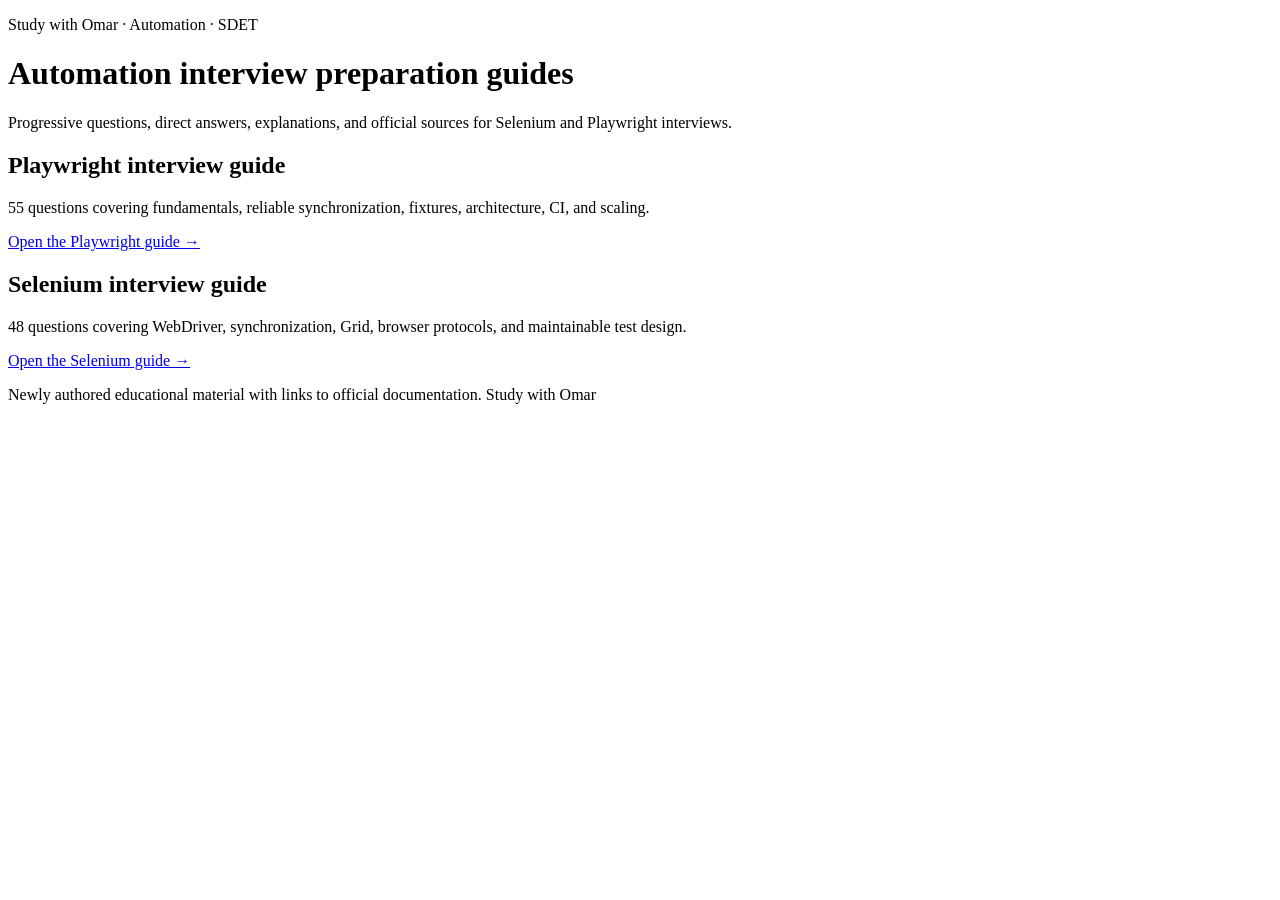
==== index.html @ c806ac09 "Publish interview guide landing page" ====
<!doctype html>
<html lang="en">
<head>
  <meta charset="utf-8" />
  <meta name="viewport" content="width=device-width, initial-scale=1" />
  <meta name="description" content="Selenium and Playwright interview preparation guides for Automation and SDET engineers." />
  <title>Study with Omar · Automation Interview Guides</title>
  <link rel="icon" href="data:," />
  <link rel="stylesheet" href="assets/course.css" />
  <link rel="stylesheet" href="assets/interview.css" />
</head>
<body>
<main class="page">
  <p class="eyebrow">Study with Omar · Automation · SDET</p>
  <h1>Automation interview preparation guides</h1>
  <p class="lede">
    Progressive questions, direct answers, explanations, and official sources
    for Selenium and Playwright interviews.
  </p>

  <article class="qa">
    <h2>Playwright interview guide</h2>
    <p>55 questions covering fundamentals, reliable synchronization, fixtures, architecture, CI, and scaling.</p>
    <p><a href="playwright-interview-guide.html">Open the Playwright guide →</a></p>
  </article>

  <article class="qa">
    <h2>Selenium interview guide</h2>
    <p>48 questions covering WebDriver, synchronization, Grid, browser protocols, and maintainable test design.</p>
    <p><a href="selenium-interview-guide.html">Open the Selenium guide →</a></p>
  </article>

  <nav class="lesson-nav">
    <span>Newly authored educational material with links to official documentation.</span>
    <span class="fine">Study with Omar</span>
  </nav>
</main>
</body>
</html>
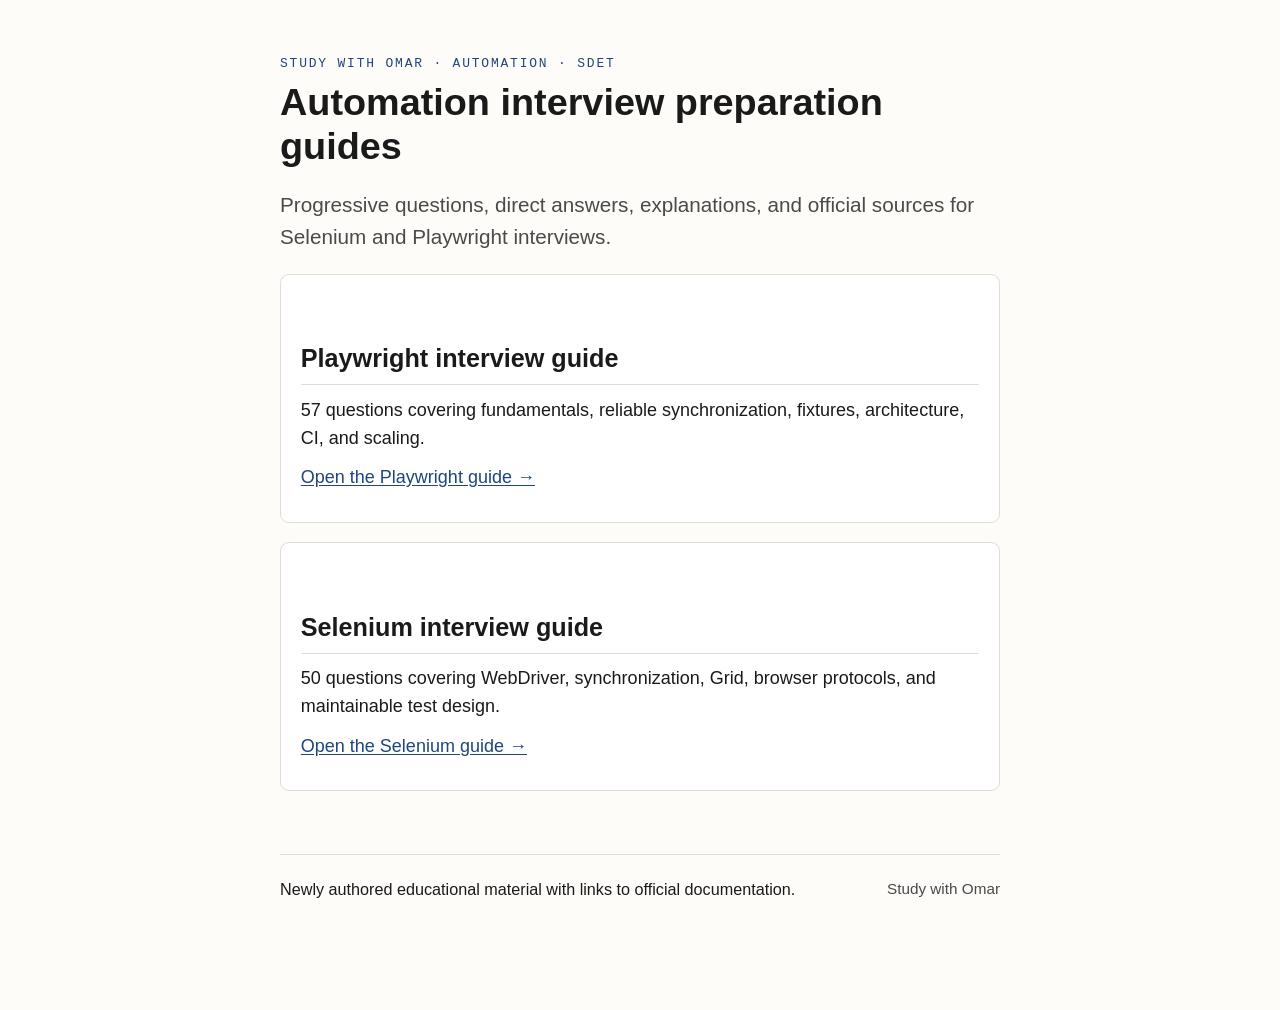
==== commit 19bd44ed: "Update interview guide question counts" ====
--- a/index.html
+++ b/index.html
@@ -20,13 +20,13 @@
 
   <article class="qa">
     <h2>Playwright interview guide</h2>
-    <p>55 questions covering fundamentals, reliable synchronization, fixtures, architecture, CI, and scaling.</p>
+    <p>57 questions covering fundamentals, reliable synchronization, fixtures, architecture, CI, and scaling.</p>
     <p><a href="playwright-interview-guide.html">Open the Playwright guide →</a></p>
   </article>
 
   <article class="qa">
     <h2>Selenium interview guide</h2>
-    <p>48 questions covering WebDriver, synchronization, Grid, browser protocols, and maintainable test design.</p>
+    <p>50 questions covering WebDriver, synchronization, Grid, browser protocols, and maintainable test design.</p>
     <p><a href="selenium-interview-guide.html">Open the Selenium guide →</a></p>
   </article>
 
--- a/assets/course.css
+++ b/assets/course.css
@@ -0,0 +1,200 @@
+/* Shared stylesheet for the Playwright course.
+   Tufte-inspired: readable measure, generous margins, prints well.
+   Every lesson links this file so the course looks like one consistent whole. */
+
+:root {
+  --ink: #1a1a1a;
+  --ink-soft: #4a4a4a;
+  --paper: #fdfcf9;
+  --rule: #e2ddd2;
+  --accent: #1F467D;
+  --accent-soft: #eaf5ee;
+  --code-bg: #f4f1ea;
+  --warn-bg: #fdf3e7;
+  --warn-border: #e0a44a;
+  --measure: 40rem;
+  --serif: "Aptos", "Segoe UI", Arial, sans-serif;
+  --mono: "SF Mono", "JetBrains Mono", "Fira Code", ui-monospace, Menlo, Consolas, monospace;
+}
+
+* { box-sizing: border-box; }
+
+html { font-size: 18px; }
+
+body {
+  font-family: var(--serif);
+  color: var(--ink);
+  background: var(--paper);
+  line-height: 1.55;
+  margin: 0;
+  padding: 3rem 1.5rem 6rem;
+}
+
+.page {
+  max-width: var(--measure);
+  margin: 0 auto;
+}
+
+/* ---- Course furniture ---- */
+
+.eyebrow {
+  font-family: var(--mono);
+  font-size: 0.72rem;
+  letter-spacing: 0.14em;
+  text-transform: uppercase;
+  color: var(--accent);
+  margin: 0 0 0.4rem;
+}
+
+h1 {
+  font-size: 2.1rem;
+  line-height: 1.15;
+  margin: 0 0 0.6rem;
+  font-weight: 600;
+}
+
+h2 {
+  font-size: 1.4rem;
+  margin: 2.6rem 0 0.6rem;
+  font-weight: 600;
+  border-bottom: 1px solid var(--rule);
+  padding-bottom: 0.3rem;
+}
+
+h3 { font-size: 1.1rem; margin: 1.8rem 0 0.4rem; }
+
+p, li { color: var(--ink); }
+.lede { font-size: 1.15rem; color: var(--ink-soft); }
+
+a { color: var(--accent); text-underline-offset: 2px; }
+
+small, .fine { color: var(--ink-soft); font-size: 0.85rem; }
+
+/* ---- Code ---- */
+
+code {
+  font-family: var(--mono);
+  font-size: 0.86em;
+  background: var(--code-bg);
+  padding: 0.1em 0.35em;
+  border-radius: 4px;
+}
+
+pre {
+  font-family: var(--mono);
+  font-size: 0.82rem;
+  line-height: 1.5;
+  background: var(--code-bg);
+  border: 1px solid var(--rule);
+  border-radius: 8px;
+  padding: 1rem 1.1rem;
+  overflow-x: auto;
+}
+
+pre code { background: none; padding: 0; font-size: inherit; }
+
+.cmd {
+  background: #1e1e1e;
+  color: #e8e8e8;
+  border: none;
+}
+.cmd code { color: #e8e8e8; }
+.cmd .prompt { color: var(--accent); user-select: none; }
+
+/* ---- Callouts ---- */
+
+.callout {
+  border-left: 3px solid var(--accent);
+  background: var(--accent-soft);
+  padding: 0.8rem 1rem;
+  border-radius: 0 6px 6px 0;
+  margin: 1.4rem 0;
+}
+
+.callout.warn {
+  border-left-color: var(--warn-border);
+  background: var(--warn-bg);
+}
+
+.callout .tag {
+  font-family: var(--mono);
+  font-size: 0.7rem;
+  letter-spacing: 0.1em;
+  text-transform: uppercase;
+  display: block;
+  margin-bottom: 0.25rem;
+  color: var(--accent);
+}
+.callout.warn .tag { color: #b9772a; }
+
+/* ---- Numbered steps ---- */
+
+.step {
+  display: flex;
+  gap: 0.9rem;
+  margin: 1.2rem 0;
+  align-items: baseline;
+}
+.step .n {
+  flex: 0 0 auto;
+  font-family: var(--mono);
+  font-weight: 600;
+  color: var(--accent);
+  border: 1px solid var(--accent);
+  border-radius: 50%;
+  width: 1.7rem;
+  height: 1.7rem;
+  display: grid;
+  place-items: center;
+  font-size: 0.8rem;
+}
+.step .body { flex: 1 1 auto; }
+.step .body > :first-child { margin-top: 0; }
+
+/* ---- Key concept table ---- */
+
+.rhythm {
+  width: 100%;
+  border-collapse: collapse;
+  margin: 1.2rem 0;
+  font-size: 0.92rem;
+}
+.rhythm th, .rhythm td {
+  text-align: left;
+  padding: 0.55rem 0.6rem;
+  border-bottom: 1px solid var(--rule);
+  vertical-align: top;
+}
+.rhythm th { color: var(--accent); font-family: var(--mono); font-size: 0.75rem; letter-spacing: 0.08em; text-transform: uppercase; }
+.rhythm code { font-size: 0.82em; }
+
+/* ---- Footer nav ---- */
+
+.lesson-nav {
+  margin-top: 3.5rem;
+  padding-top: 1.2rem;
+  border-top: 1px solid var(--rule);
+  display: flex;
+  flex-wrap: wrap;
+  gap: 1rem;
+  justify-content: space-between;
+  font-size: 0.9rem;
+}
+
+.ask-teacher {
+  margin-top: 2.5rem;
+  padding: 1rem 1.2rem;
+  border: 1px dashed var(--accent);
+  border-radius: 8px;
+  background: var(--accent-soft);
+  font-size: 0.95rem;
+}
+.ask-teacher strong { color: var(--accent); }
+
+/* ---- Print ---- */
+@media print {
+  body { background: #fff; padding: 0; font-size: 12pt; }
+  .quiz-controls, .lesson-nav { display: none; }
+  pre, .callout { break-inside: avoid; }
+  a { color: var(--ink); text-decoration: none; }
+}
--- a/assets/interview.css
+++ b/assets/interview.css
@@ -0,0 +1,130 @@
+/* Interview-guide additions. Extends the shared course.css visual language. */
+
+:root {
+  --easy: #2d7d46;
+  --intermediate: #b9772a;
+  --advanced: #8a3f62;
+}
+
+html { scroll-behavior: smooth; }
+
+.guide-nav {
+  display: flex;
+  flex-wrap: nowrap;
+  align-items: center;
+  gap: 0.35rem;
+  margin: 1.4rem 0 2rem;
+  padding: 0.55rem 0;
+  border-bottom: 1px solid var(--rule);
+  font-family: var(--mono);
+  font-size: 0.78rem;
+  overflow-x: auto;
+  position: sticky;
+  top: 0;
+  z-index: 10;
+  background: color-mix(in srgb, var(--paper) 94%, transparent);
+  backdrop-filter: blur(8px);
+  scrollbar-width: none;
+}
+
+.guide-nav::-webkit-scrollbar { display: none; }
+
+.guide-nav a {
+  flex: 0 0 auto;
+  padding: 0.48rem 0.65rem;
+  border-radius: 8px;
+  color: var(--accent);
+  font-weight: 600;
+  text-decoration: none;
+  transition: color 0.15s ease, background-color 0.15s ease;
+}
+
+.guide-nav a:hover { background: var(--accent-soft); }
+
+.guide-nav a[data-level].is-active {
+  color: #fff;
+  background: var(--accent);
+  box-shadow: 0 3px 0 color-mix(in srgb, var(--accent) 72%, #000);
+}
+
+.guide-meta {
+  display: flex;
+  flex-wrap: wrap;
+  gap: 0.6rem;
+  margin: 1.2rem 0;
+}
+
+.guide-meta span {
+  border: 1px solid var(--rule);
+  border-radius: 999px;
+  padding: 0.25rem 0.65rem;
+  color: var(--ink-soft);
+  font-family: var(--mono);
+  font-size: 0.72rem;
+}
+
+.qa {
+  margin: 1.1rem 0;
+  padding: 1rem 1.1rem;
+  border: 1px solid var(--rule);
+  border-radius: 9px;
+  background: #fff;
+  break-inside: avoid;
+}
+
+.qa h3 {
+  margin: 0 0 0.75rem;
+  line-height: 1.35;
+}
+
+.qa p { margin: 0.65rem 0; }
+.qa ul { margin: 0.45rem 0 0; }
+
+.level-heading {
+  margin-top: 3.2rem;
+  border-bottom-width: 2px;
+}
+
+#easy { border-bottom-color: var(--easy); }
+#intermediate { border-bottom-color: var(--intermediate); }
+#advanced { border-bottom-color: var(--advanced); }
+
+.answer-label {
+  color: var(--accent);
+  font-family: var(--mono);
+  font-size: 0.78rem;
+  letter-spacing: 0.04em;
+  text-transform: uppercase;
+}
+
+.source-list {
+  font-size: 0.86rem;
+  overflow-wrap: anywhere;
+}
+
+.back-to-top {
+  display: block;
+  margin-top: 0.8rem;
+  text-align: right;
+  font-family: var(--mono);
+  font-size: 0.7rem;
+}
+
+@media (max-width: 42rem) {
+  html { font-size: 16px; }
+  body { padding-inline: 1rem; }
+  .qa { padding: 0.85rem; }
+  .guide-nav {
+    margin-inline: -1rem;
+    padding-inline: 1rem;
+  }
+}
+
+@media print {
+  .guide-nav, .back-to-top { display: none; }
+  .qa {
+    border-color: #bbb;
+    box-shadow: none;
+  }
+  h2, h3 { break-after: avoid; }
+}
